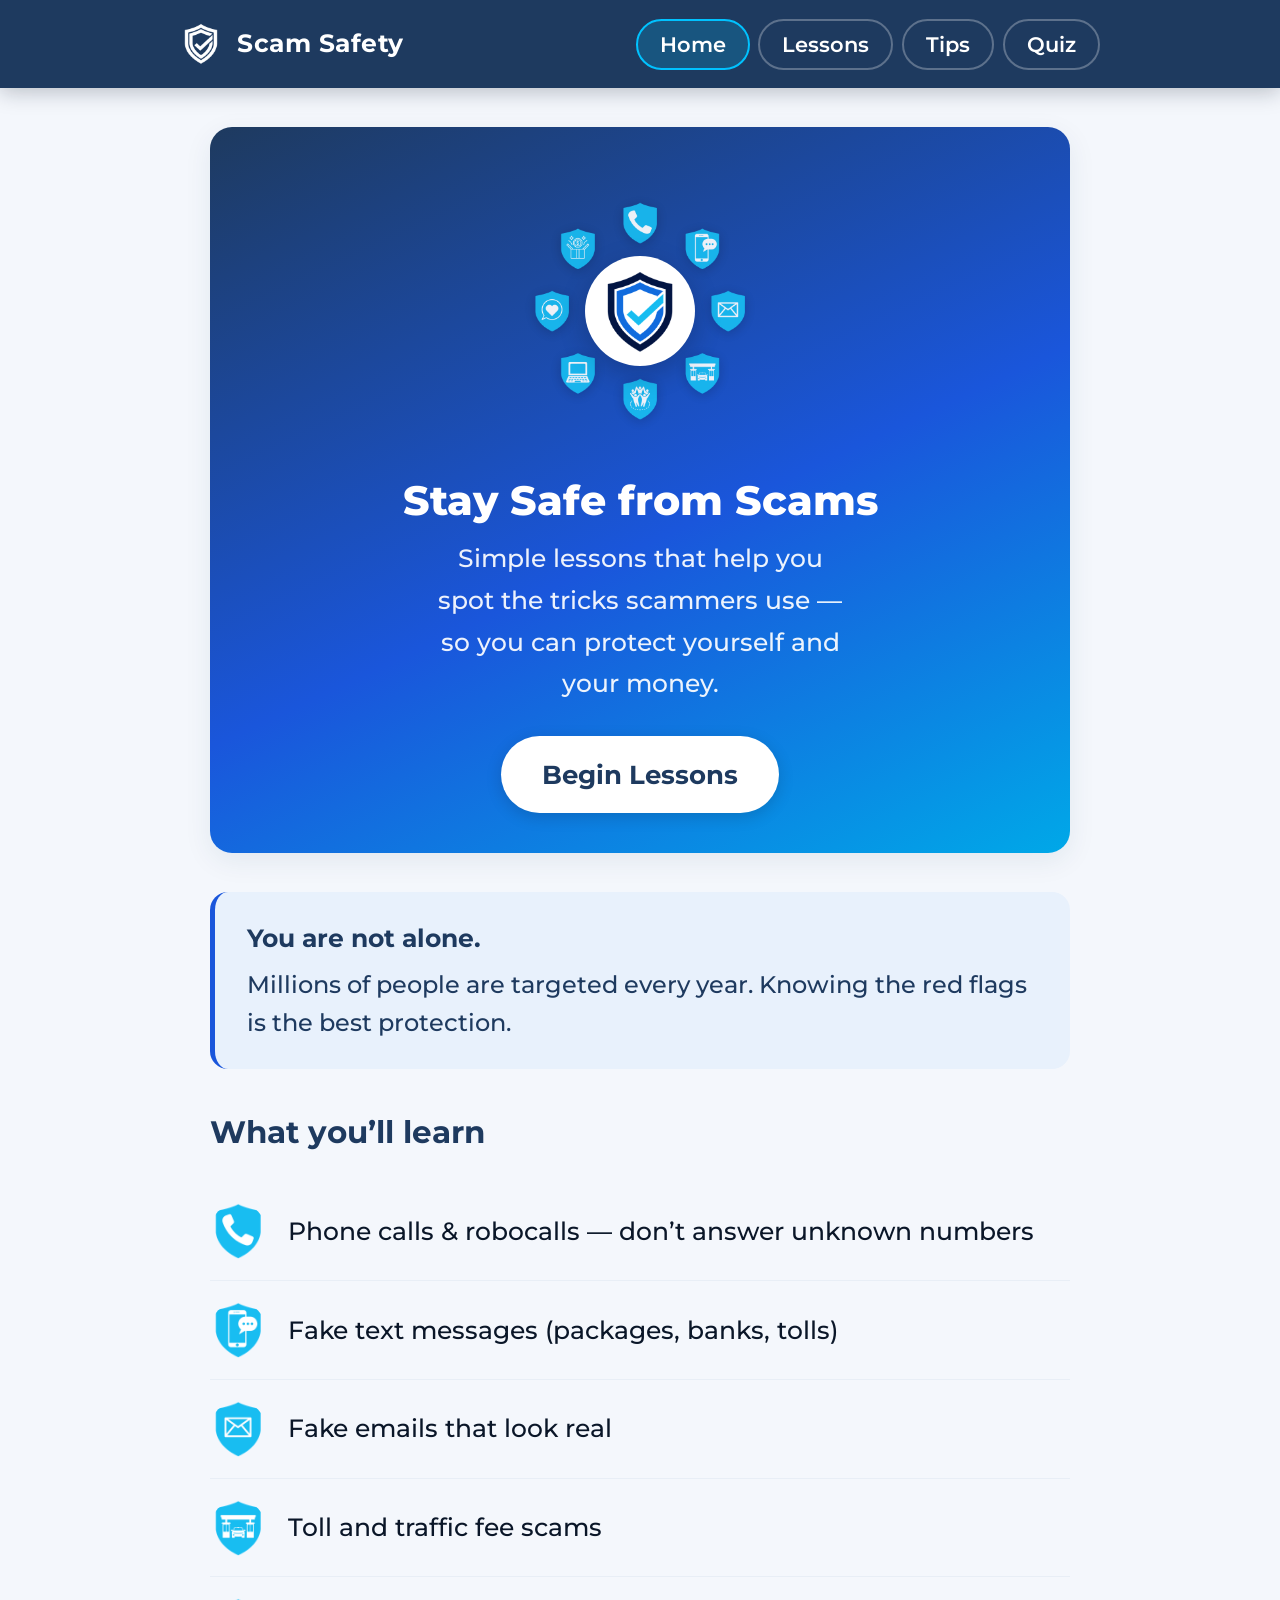
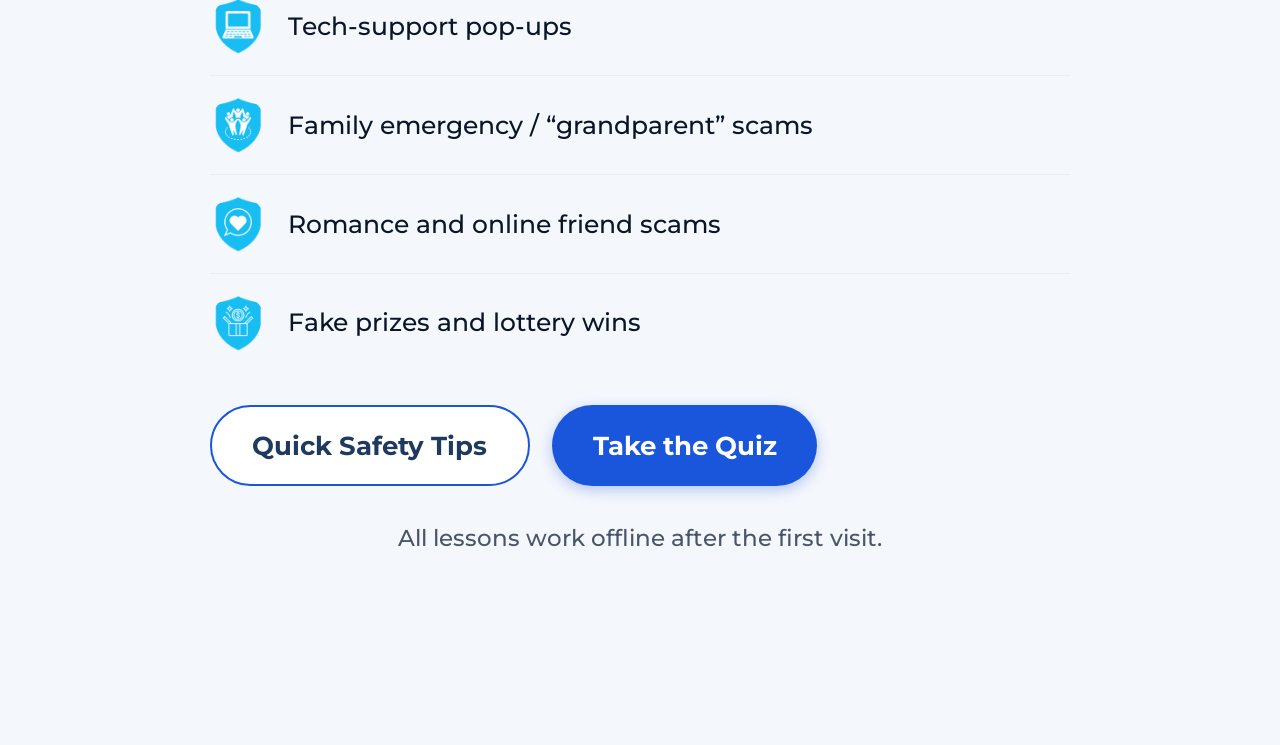
==== index.html @ 50bef0bd "Add files via upload" ====
<!DOCTYPE html>
<html lang="en">
<head>
  <meta charset="UTF-8">
  <meta name="viewport" content="width=device-width, initial-scale=1, viewport-fit=cover">
  <meta name="theme-color" content="#1e3a5f">
  <meta name="description" content="Scam Safety helps older adults recognize and avoid common scams with simple lessons, clear tips, and a quiz. Large text and easy navigation.">
  <meta name="apple-mobile-web-app-capable" content="yes">
  <meta name="apple-mobile-web-app-status-bar-style" content="black-translucent">
  <title>Scam Safety – Stay Safe from Scams</title>
  <link rel="manifest" href="manifest.json">
  <link rel="icon" href="icons/icon-192.svg" type="image/svg+xml">
  <link rel="apple-touch-icon" href="icons/icon-192.svg">
  <link rel="stylesheet" href="styles.css">
</head>
<body>
  <header>
    <div class="inner">
      <div class="logo">
        <img src="icons/logo-white.png" alt="" class="logo-mark" height="40" width="40">
        <span class="logo-text">Scam Safety</span>
      </div>
      <nav>
        <button data-section="home" onclick="showSection('home')" class="active">Home</button>
        <button data-section="scams" onclick="showSection('scams')">Lessons</button>
        <button data-section="tips" onclick="showSection('tips')">Tips</button>
        <button data-section="quiz" onclick="startQuiz()">Quiz</button>
      </nav>
    </div>
  </header>

  <main>
    <!-- HOME -->
    <section id="home" class="section active">
      <div class="hero">
        <div class="hero-constellation" aria-hidden="true">
          <img class="orbit-icon o1" src="icons/lesson-phone.png" alt="">
          <img class="orbit-icon o2" src="icons/lesson-text.png" alt="">
          <img class="orbit-icon o3" src="icons/lesson-email.png" alt="">
          <img class="orbit-icon o4" src="icons/lesson-toll.png" alt="">
          <img class="orbit-icon o5" src="icons/lesson-family.png" alt="">
          <img class="orbit-icon o6" src="icons/lesson-tech.png" alt="">
          <img class="orbit-icon o7" src="icons/lesson-romance.png" alt="">
          <img class="orbit-icon o8" src="icons/lesson-prize.png" alt="">
          <img class="hero-center-logo" src="icons/logo-color.png" alt="Scam Safety">
        </div>
        <h1>Stay Safe from Scams</h1>
        <p>Simple lessons that help you spot the tricks scammers use — so you can protect yourself and your money.</p>
        <button class="btn btn-large" onclick="showSection('scams')">Begin Lessons</button>
      </div>

      <div class="alert alert-success">
        <strong>You are not alone.</strong>
        Millions of people are targeted every year. Knowing the red flags is the best protection.
      </div>

      <h2>What you’ll learn</h2>
      <ul class="checklist">
        <li><span class="tip-icon"><img src="icons/lesson-phone.png" alt=""></span><span class="tip-text">Phone calls & robocalls — don’t answer unknown numbers</span></li>
        <li><span class="tip-icon"><img src="icons/lesson-text.png" alt=""></span><span class="tip-text">Fake text messages (packages, banks, tolls)</span></li>
        <li><span class="tip-icon"><img src="icons/lesson-email.png" alt=""></span><span class="tip-text">Fake emails that look real</span></li>
        <li><span class="tip-icon"><img src="icons/lesson-toll.png" alt=""></span><span class="tip-text">Toll and traffic fee scams</span></li>
        <li><span class="tip-icon"><img src="icons/lesson-tech.png" alt=""></span><span class="tip-text">Tech-support pop-ups</span></li>
        <li><span class="tip-icon"><img src="icons/lesson-family.png" alt=""></span><span class="tip-text">Family emergency / “grandparent” scams</span></li>
        <li><span class="tip-icon"><img src="icons/lesson-romance.png" alt=""></span><span class="tip-text">Romance and online friend scams</span></li>
        <li><span class="tip-icon"><img src="icons/lesson-prize.png" alt=""></span><span class="tip-text">Fake prizes and lottery wins</span></li>
      </ul>

      <div class="btn-row">
        <button class="btn btn-secondary btn-large" onclick="showSection('tips')">Quick Safety Tips</button>
        <button class="btn btn-large" onclick="startQuiz()">Take the Quiz</button>
      </div>

      <p class="mt-1" style="text-align:center;font-size:1.05rem;">All lessons work offline after the first visit.</p>
    </section>

    <!-- SCAMS / LESSONS LIST -->
    <section id="scams" class="section">
      <h1>Choose a Lesson</h1>
      <p class="lead">Tap a card to walk through a short story and learn what to watch for.</p>

      <div class="card-grid">
        <article class="card" onclick="openLesson('phone')" tabindex="0" role="button">
          <div class="card-visual phone"><div class="card-icon-circle"><img src="icons/lesson-phone.png" alt=""></div></div>
          <div class="card-body">
            <h3>Phone Scams</h3>
            <p>Unknown numbers, robocalls, and fake voicemails. You don’t have to answer.</p>
            <span class="btn">Learn</span>
          </div>
        </article>

        <article class="card" onclick="openLesson('texts')" tabindex="0" role="button">
          <div class="card-visual phish"><div class="card-icon-circle"><img src="icons/lesson-text.png" alt=""></div></div>
          <div class="card-body">
            <h3>Fake Text Messages</h3>
            <p>Package holds, bank alerts, and other urgent texts with dangerous links.</p>
            <span class="btn">Learn</span>
          </div>
        </article>

        <article class="card" onclick="openLesson('emails')" tabindex="0" role="button">
          <div class="card-visual tech"><div class="card-icon-circle"><img src="icons/lesson-email.png" alt=""></div></div>
          <div class="card-body">
            <h3>Fake Emails</h3>
            <p>Messages that look like your bank or a company — but the link is a trap.</p>
            <span class="btn">Learn</span>
          </div>
        </article>

        <article class="card" onclick="openLesson('toll')" tabindex="0" role="button">
          <div class="card-visual family"><div class="card-icon-circle"><img src="icons/lesson-toll.png" alt=""></div></div>
          <div class="card-body">
            <h3>Toll & Traffic Fees</h3>
            <p>“You have an unpaid toll — pay now or face a penalty.” Usually a scam text.</p>
            <span class="btn">Learn</span>
          </div>
        </article>

        <article class="card" onclick="openLesson('family')" tabindex="0" role="button">
          <div class="card-visual family"><div class="card-icon-circle"><img src="icons/lesson-family.png" alt=""></div></div>
          <div class="card-body">
            <h3>Family Emergency</h3>
            <p>“I’m in trouble — send money and don’t tell anyone.” Sometimes uses AI voice cloning.</p>
            <span class="btn">Learn</span>
          </div>
        </article>

        <article class="card" onclick="openLesson('tech')" tabindex="0" role="button">
          <div class="card-visual tech"><div class="card-icon-circle"><img src="icons/lesson-tech.png" alt=""></div></div>
          <div class="card-body">
            <h3>Tech Support</h3>
            <p>Scary pop-ups saying your computer has a virus. They want remote access or payment.</p>
            <span class="btn">Learn</span>
          </div>
        </article>

        <article class="card" onclick="openLesson('romance')" tabindex="0" role="button">
          <div class="card-visual romance"><div class="card-icon-circle"><img src="icons/lesson-romance.png" alt=""></div></div>
          <div class="card-body">
            <h3>Romance / Online Friends</h3>
            <p>Someone online builds trust then asks for money for emergencies.</p>
            <span class="btn">Learn</span>
          </div>
        </article>

        <article class="card" onclick="openLesson('prize')" tabindex="0" role="button">
          <div class="card-visual prize"><div class="card-icon-circle"><img src="icons/lesson-prize.png" alt=""></div></div>
          <div class="card-body">
            <h3>Prize & Lottery</h3>
            <p>“You’ve won!” — but you must pay fees first with gift cards or wires.</p>
            <span class="btn">Learn</span>
          </div>
        </article>
      </div>

      <div class="btn-row">
        <button class="btn btn-secondary" onclick="showSection('tips')">View All Safety Tips</button>
        <button class="btn" onclick="startQuiz()">Take the Quiz</button>
      </div>
    </section>

    <!-- LESSON VIEWER -->
    <section id="lesson" class="section">
      <div class="lesson">
        <div class="lesson-header">
          <h2 id="lesson-title">Lesson</h2>
        </div>
        <div class="stage">
          <div id="stage-ill" class="stage-illustration">🛡️</div>
          <div id="stage-mock" class="stage-mock" style="display:none;"></div>
          <div id="stage-text" class="stage-text">Loading…</div>
          <div id="stage-sub" class="stage-sub"></div>
        </div>
        <div class="lesson-controls">
          <button id="btn-prev" class="btn btn-secondary" onclick="prevStep()">← Back</button>
          <div id="progress-dots" class="progress-dots"></div>
          <button id="btn-next" class="btn" onclick="nextStep()">Next →</button>
        </div>
      </div>
      <p class="text-center">
        <button class="btn btn-secondary" onclick="showSection('scams')">← All Lessons</button>
      </p>
    </section>

    <!-- TIPS -->
    <section id="tips" class="section">
      <h1>Golden Rules to Stay Safe</h1>
      <p class="lead">Remember these simple rules. They stop most scams.</p>

      <div class="alert alert-danger">
        <strong>Never pay with gift cards, cryptocurrency, or wire transfers</strong>
        when someone contacts you first. Real companies and government agencies do not ask for these.
      </div>

      <div class="alert alert-warning">
        <strong>Slow down. Scammers need you to act fast.</strong>
        Real problems can almost always wait while you check with a trusted person or official source.
      </div>

      <h2>Always do this</h2>
      <ul class="checklist">
        <li><span class="tip-icon"><img src="icons/tip-hangup.svg" alt=""></span><span class="tip-text"><strong>Hang up</strong> on unexpected calls that demand money or personal information.</span></li>
        <li><span class="tip-icon"><img src="icons/tip-callback.svg" alt=""></span><span class="tip-text"><strong>Call back only on a number you already trust</strong> (from a bill, statement, or the company’s official website). Never call a number that came in a suspicious call, text, email, or voicemail — those numbers belong to scammers.</span></li>
        <li><span class="tip-icon"><img src="icons/tip-family.svg" alt=""></span><span class="tip-text"><strong>Use a family code word.</strong> If a relative “in trouble” cannot say it, it is a scam.</span></li>
        <li><span class="tip-icon"><img src="icons/tip-links.svg" alt=""></span><span class="tip-text"><strong>Never click links</strong> in unexpected emails or texts. Type the address yourself.</span></li>
        <li><span class="tip-icon"><img src="icons/tip-remote.svg" alt=""></span><span class="tip-text"><strong>Do not give remote access</strong> to your computer to anyone who contacts you first.</span></li>
        <li><span class="tip-icon"><img src="icons/tip-talk.svg" alt=""></span><span class="tip-text"><strong>Talk to a trusted person</strong> before sending money to anyone new.</span></li>
        <li><span class="tip-icon"><img src="icons/tip-gov.svg" alt=""></span><span class="tip-text"><strong>Government agencies</strong> will not call to demand immediate payment or threaten arrest over the phone.</span></li>
      </ul>

      <h2>Payment methods scammers love (avoid them)</h2>
      <ul class="checklist">
        <li><span class="tip-icon"><img src="icons/tip-gift.svg" alt=""></span><span class="tip-text"><strong>Gift cards</strong> (iTunes, Google Play, Amazon, etc.)</span></li>
        <li><span class="tip-icon"><img src="icons/tip-crypto.svg" alt=""></span><span class="tip-text"><strong>Cryptocurrency</strong> (Bitcoin, etc.)</span></li>
        <li><span class="tip-icon"><img src="icons/tip-wire.svg" alt=""></span><span class="tip-text"><strong>Wire transfers</strong> (Western Union, MoneyGram)</span></li>
        <li><span class="tip-icon"><img src="icons/tip-payapp.svg" alt=""></span><span class="tip-text"><strong>Payment apps</strong> to people you do not know in person</span></li>
      </ul>

      <div class="alert alert-success">
        <strong>If you think you have been scammed</strong>
        Stop all contact. Contact your bank or credit card company right away.
        Report it at ReportFraud.ftc.gov or call 1-877-FTC-HELP. You can also report to local police and IC3.gov.
      </div>

      <div class="btn-row">
        <button class="btn btn-large" onclick="showSection('scams')">Practice with Lessons</button>
        <button class="btn btn-secondary btn-large" onclick="startQuiz()">Test Yourself</button>
      </div>
    </section>

    <!-- QUIZ -->
    <section id="quiz" class="section">
      <h1>Quick Quiz</h1>
      <p id="quiz-progress" class="lead">Question 1 of 5</p>

      <div class="quiz-card">
        <div id="quiz-visual" class="quiz-visual"></div>
        <div id="quiz-question" class="quiz-question">Loading…</div>
        <div id="quiz-options" class="quiz-options"></div>
        <div id="quiz-feedback" class="quiz-feedback"></div>
        <button id="quiz-next-btn" class="btn btn-large hidden mt-1" onclick="nextQuestion()">Next Question →</button>
      </div>

      <p class="text-center mt-1">
        <button class="btn btn-secondary" onclick="showSection('scams')">← Back to Lessons</button>
      </p>
    </section>
  </main>

  <div id="install-banner" class="install-banner">
    <p>Add Scam Safety to your home screen for easy offline access.</p>
    <div style="display:flex;gap:0.5rem;">
      <button class="btn" onclick="installApp()">Install</button>
      <button class="btn btn-secondary" style="background:transparent;color:#fff;border-color:#fff;" onclick="dismissInstall()">Later</button>
    </div>
  </div>

  <script src="app.js"></script>
</body>
</html>
---- styles.css ----
/* Scam Shield – Logo blues + Montserrat + circular icons with checks */

@import url('https://fonts.googleapis.com/css2?family=Montserrat:wght@400;500;600;700;800&display=swap');

:root {
  --bg: #f4f7fc;
  --bg-soft: #eef3fa;
  --card: #ffffff;
  --primary: #1a56db;
  --primary-dark: #1e3a5f;
  --primary-navy: #0a1628;
  --primary-soft: #e8f1fc;
  --cyan: #00c2ff;
  --cyan-soft: #e0f7ff;
  --danger: #e74c3c;
  --danger-soft: #fdecea;
  --success: #1a56db;
  --success-soft: #e8f1fc;
  --warning: #f39c12;
  --warning-soft: #fef5e7;
  --text: #0a1628;
  --text-muted: #4a5568;
  --border: #d6e0ef;
  --border-soft: #e8eef6;
  --shadow: 0 8px 28px rgba(30, 58, 95, 0.08);
  --shadow-hover: 0 14px 36px rgba(30, 58, 95, 0.12);
  --radius: 22px;
  --radius-sm: 16px;
  --radius-pill: 999px;
  --font: "Montserrat", system-ui, -apple-system, "Segoe UI", Roboto, Arial, sans-serif;
}

* { box-sizing: border-box; margin: 0; padding: 0; }

html {
  font-size: 22px;
  scroll-behavior: smooth;
}

body {
  font-family: var(--font);
  background: var(--bg);
  color: var(--text);
  line-height: 1.65;
  min-height: 100vh;
  padding-bottom: 100px;
  -webkit-text-size-adjust: 100%;
  font-weight: 500;
}

/* Header */
header {
  background: var(--primary-dark);
  color: #fff;
  padding: 0.85rem 1.4rem;
  position: sticky;
  top: 0;
  z-index: 100;
  box-shadow: 0 4px 20px rgba(10, 22, 40, 0.25);
}

header .inner {
  max-width: 920px;
  margin: 0 auto;
  display: flex;
  align-items: center;
  justify-content: space-between;
  gap: 1rem;
  flex-wrap: wrap;
}

.logo {
  display: flex;
  align-items: center;
  gap: 0.65rem;
  font-size: 1.15rem;
  font-weight: 700;
  letter-spacing: 0.02em;
}

.logo img {
  height: 42px;
  width: auto;
  display: block;
}

nav {
  display: flex;
  gap: 0.4rem;
  flex-wrap: wrap;
}

nav button {
  background: transparent;
  border: 2px solid rgba(255,255,255,0.28);
  color: #fff;
  padding: 0.5rem 1rem;
  border-radius: var(--radius-pill);
  font-size: 0.95rem;
  font-weight: 600;
  font-family: var(--font);
  cursor: pointer;
  transition: all 0.2s;
  min-height: 44px;
}

nav button:hover,
nav button:focus,
nav button.active {
  background: rgba(0, 194, 255, 0.2);
  border-color: var(--cyan);
  outline: none;
}

/* Main */
main {
  max-width: 920px;
  margin: 0 auto;
  padding: 1.75rem 1.35rem 3rem;
}

.section { display: none; animation: fadeIn 0.4s ease; }
.section.active { display: block; }

@keyframes fadeIn {
  from { opacity: 0; transform: translateY(10px); }
  to { opacity: 1; transform: translateY(0); }
}

h1 {
  font-size: 1.95rem;
  color: var(--primary-dark);
  margin-bottom: 0.75rem;
  line-height: 1.25;
  font-weight: 800;
}

h2 {
  font-size: 1.4rem;
  color: var(--primary-dark);
  margin: 1.75rem 0 0.85rem;
  font-weight: 700;
}

p {
  margin-bottom: 1rem;
  font-size: 1.12rem;
  color: var(--text-muted);
  font-weight: 500;
}

.lead {
  font-size: 1.2rem;
  color: var(--text-muted);
  margin-bottom: 1.5rem;
  line-height: 1.55;
}

/* Hero */
.hero {
  background: linear-gradient(155deg, #1e3a5f 0%, #1a56db 55%, #00a8e8 100%);
  border-radius: var(--radius);
  padding: 2rem 1.5rem 1.85rem;
  color: #fff;
  text-align: center;
  margin-bottom: 1.75rem;
  box-shadow: var(--shadow);
}

.hero-illustration {
  display: block;
  width: min(240px, 75%);
  height: auto;
  margin: 0 auto 1rem;
  filter: drop-shadow(0 8px 20px rgba(0,0,0,0.2));
}

.hero h1 {
  color: #fff;
  font-size: 1.85rem;
  margin-bottom: 0.5rem;
  font-weight: 800;
}

.hero p {
  color: rgba(255,255,255,0.92);
  font-size: 1.15rem;
  margin-bottom: 1.4rem;
  max-width: 420px;
  margin-left: auto;
  margin-right: auto;
}

.hero .btn {
  background: #fff;
  color: var(--primary-dark);
  box-shadow: 0 4px 16px rgba(0,0,0,0.15);
}

.hero .btn:hover {
  background: var(--cyan-soft);
  outline: 3px solid rgba(255,255,255,0.4);
}

/* Cards */
.card-grid {
  display: grid;
  grid-template-columns: repeat(auto-fit, minmax(250px, 1fr));
  gap: 1.25rem;
  margin: 1.5rem 0 2rem;
}

.card {
  background: var(--card);
  border-radius: 24px;
  box-shadow: var(--shadow);
  border: 1px solid var(--border-soft);
  overflow: hidden;
  transition: transform 0.25s ease, box-shadow 0.25s ease;
  cursor: pointer;
  display: flex;
  flex-direction: column;
  text-align: center;
}

.card:hover,
.card:focus-within {
  transform: translateY(-5px);
  box-shadow: var(--shadow-hover);
}

.card-visual {
  padding: 1.5rem 1.25rem 0.35rem;
  display: flex;
  align-items: center;
  justify-content: center;
  background: transparent;
}

.card-icon-circle {
  width: 76px;
  height: 76px;
  border-radius: 50%;
  display: grid;
  place-items: center;
  background: var(--primary-soft);
  border: 2px solid rgba(26, 86, 219, 0.12);
  box-shadow: 0 4px 14px rgba(26, 86, 219, 0.1);
  position: relative;
  overflow: visible;
}

.card-icon-circle img {
  width: 76px;
  height: 76px;
  display: block;
}

.card-body {
  padding: 0.65rem 1.3rem 1.4rem;
  flex: 1;
  display: flex;
  flex-direction: column;
  align-items: center;
}

.card-body h3 {
  font-size: 1.15rem;
  color: var(--primary-dark);
  margin: 0 0 0.4rem;
  font-weight: 700;
}

.card-body p {
  font-size: 1rem;
  margin-bottom: 1rem;
  flex: 1;
  color: var(--text-muted);
}

.card-body .btn {
  padding: 0.6rem 1.3rem;
  font-size: 1rem;
  min-height: 46px;
  min-width: auto;
}

/* Buttons */
.btn {
  display: inline-flex;
  align-items: center;
  justify-content: center;
  gap: 0.4rem;
  background: var(--primary);
  color: #fff;
  border: none;
  padding: 0.9rem 1.55rem;
  font-size: 1.1rem;
  font-weight: 700;
  font-family: var(--font);
  border-radius: var(--radius-pill);
  cursor: pointer;
  text-decoration: none;
  transition: all 0.2s;
  min-height: 52px;
  min-width: 140px;
  box-shadow: 0 4px 14px rgba(26, 86, 219, 0.3);
}

.btn:hover,
.btn:focus {
  background: var(--primary-dark);
  outline: 3px solid var(--primary-soft);
  outline-offset: 3px;
}

.btn:active { transform: scale(0.98); }

.btn-secondary {
  background: #fff;
  color: var(--primary-dark);
  border: 2.5px solid var(--primary);
  box-shadow: none;
}

.btn-secondary:hover,
.btn-secondary:focus {
  background: var(--primary-soft);
}

.btn-large {
  font-size: 1.2rem;
  padding: 1rem 1.85rem;
  min-height: 60px;
}

.btn-row {
  display: flex;
  flex-wrap: wrap;
  gap: 1rem;
  margin: 1.5rem 0;
}

/* Alerts */
.alert {
  border-radius: 18px;
  padding: 1.25rem 1.45rem;
  margin: 1.25rem 0;
  border-left: 5px solid;
  font-size: 1.1rem;
  line-height: 1.55;
}

.alert-danger {
  background: var(--danger-soft);
  border-color: var(--danger);
  color: #7a1f1a;
}

.alert-success {
  background: var(--success-soft);
  border-color: var(--primary);
  color: #1e3a5f;
}

.alert-warning {
  background: var(--warning-soft);
  border-color: var(--warning);
  color: #6b4a0a;
}

.alert strong {
  display: block;
  font-size: 1.15rem;
  margin-bottom: 0.35rem;
  font-weight: 700;
}

/* Lesson */
.lesson {
  background: var(--card);
  border-radius: var(--radius);
  box-shadow: var(--shadow);
  border: 1px solid var(--border-soft);
  overflow: hidden;
  margin: 1.25rem 0 2rem;
}

.lesson-header {
  background: var(--primary-dark);
  color: #fff;
  padding: 1.1rem 1.4rem;
  text-align: center;
}

.lesson-header h2 {
  color: #fff;
  margin: 0;
  font-size: 1.4rem;
  font-weight: 700;
}

.stage {
  min-height: 360px;
  background: linear-gradient(180deg, #e8f1fc 0%, #d6e6f8 100%);
  display: flex;
  flex-direction: column;
  align-items: center;
  justify-content: center;
  padding: 1.75rem 1.4rem;
  text-align: center;
}

.stage.accent-teal,
.stage.accent-blue { background: linear-gradient(180deg, #e8f1fc 0%, #d6e6f8 100%); }
.stage.accent-orange { background: linear-gradient(180deg, #fef5e7 0%, #fdebd0 100%); }
.stage.accent-coral { background: linear-gradient(180deg, #fdecea 0%, #fadbd8 100%); }
.stage.accent-purple { background: linear-gradient(180deg, #f0e8ff 0%, #e4d4fc 100%); }
.stage.accent-gold { background: linear-gradient(180deg, #fef9e7 0%, #fcf3cf 100%); }

.stage-illustration {
  width: 88px;
  height: 88px;
  border-radius: 50%;
  background: #fff;
  display: grid;
  place-items: center;
  font-size: 2.6rem;
  margin-bottom: 1.15rem;
  box-shadow: 0 6px 20px rgba(26, 86, 219, 0.12);
  animation: gentleFloat 3s ease-in-out infinite;
}

@keyframes gentleFloat {
  0%, 100% { transform: translateY(0); }
  50% { transform: translateY(-8px); }
}

.stage-illustration.shake { animation: shake 0.6s ease; }
@keyframes shake {
  0%, 100% { transform: translateX(0); }
  25%, 75% { transform: translateX(-12px); }
  50% { transform: translateX(12px); }
}

.stage-text {
  font-size: 1.35rem;
  font-weight: 700;
  color: var(--primary-dark);
  max-width: 520px;
  line-height: 1.4;
}

.stage-sub {
  font-size: 1.15rem;
  color: var(--text-muted);
  margin-top: 0.6rem;
  max-width: 520px;
  line-height: 1.5;
  font-weight: 500;
}

.lesson-controls {
  display: flex;
  justify-content: space-between;
  align-items: center;
  padding: 1.05rem 1.35rem;
  background: #fff;
  border-top: 1px solid var(--border-soft);
  gap: 1rem;
  flex-wrap: wrap;
}

.progress-dots {
  display: flex;
  gap: 0.5rem;
  justify-content: center;
  flex: 1;
}

.dot {
  width: 11px;
  height: 11px;
  border-radius: 50%;
  background: #c5d4ea;
  transition: all 0.25s;
}

.dot.active {
  background: var(--primary);
  transform: scale(1.35);
}

/* Checklist / tips */
.checklist {
  list-style: none;
  margin: 1.1rem 0;
}

.checklist li {
  display: flex;
  align-items: center;
  gap: 1rem;
  padding: 0.95rem 0;
  border-bottom: 1px solid var(--border-soft);
  font-size: 1.15rem;
  color: var(--text);
}

.checklist li:last-child { border-bottom: none; }

.tip-icon {
  flex-shrink: 0;
  width: 52px;
  height: 52px;
  background: var(--primary-soft);
  border-radius: 50%;
  display: grid;
  place-items: center;
  font-size: 1.4rem;
  box-shadow: 0 3px 10px rgba(26, 86, 219, 0.1);
  border: 2px solid rgba(26, 86, 219, 0.1);
  position: relative;
}

/* small cyan check on tip icons */
.tip-icon::after {
  content: "✓";
  position: absolute;
  bottom: -2px;
  right: -2px;
  width: 20px;
  height: 20px;
  background: var(--cyan);
  color: #fff;
  border-radius: 50%;
  font-size: 0.7rem;
  font-weight: 800;
  display: grid;
  place-items: center;
  box-shadow: 0 1px 4px rgba(0,0,0,0.15);
}

.tip-text {
  flex: 1;
  line-height: 1.45;
  font-weight: 500;
}

.tip-text strong {
  color: var(--text);
  font-weight: 700;
}

.checklist .check {
  flex-shrink: 0;
  width: 34px;
  height: 34px;
  background: var(--primary);
  color: #fff;
  border-radius: 50%;
  display: grid;
  place-items: center;
  font-weight: 700;
  font-size: 1rem;
  box-shadow: 0 3px 8px rgba(26, 86, 219, 0.25);
}

/* Quiz */
.quiz-card {
  background: var(--card);
  border-radius: var(--radius);
  box-shadow: var(--shadow);
  border: 1px solid var(--border-soft);
  padding: 1.55rem 1.45rem;
  margin: 1.25rem 0;
}

.quiz-question {
  font-size: 1.3rem;
  font-weight: 700;
  color: var(--primary-dark);
  margin-bottom: 1.35rem;
  line-height: 1.4;
}

.quiz-options {
  display: flex;
  flex-direction: column;
  gap: 0.8rem;
}

.quiz-option {
  background: var(--bg-soft);
  border: 2.5px solid var(--border);
  border-radius: 16px;
  padding: 1.05rem 1.3rem;
  font-size: 1.12rem;
  text-align: left;
  cursor: pointer;
  transition: all 0.2s;
  min-height: 58px;
  color: var(--text);
  font-weight: 500;
  font-family: var(--font);
}

.quiz-option:hover,
.quiz-option:focus {
  border-color: var(--primary);
  background: var(--primary-soft);
  outline: none;
}

.quiz-option.correct {
  border-color: #18bdf1;
  background: #e6f8fd;
  color: #0a4a5c;
  box-shadow: 0 0 0 2px rgba(24, 189, 241, 0.25);
}

.quiz-option.wrong {
  border-color: var(--danger);
  background: var(--danger-soft);
}

.quiz-feedback {
  margin-top: 1.15rem;
  padding: 1.1rem 1.25rem;
  border-radius: 14px;
  font-size: 1.1rem;
  display: none;
  line-height: 1.5;
}

.quiz-feedback.show { display: block; }

/* Install banner */
.install-banner {
  position: fixed;
  bottom: 0;
  left: 0;
  right: 0;
  background: var(--primary-dark);
  color: #fff;
  padding: 1.05rem 1.35rem;
  display: none;
  align-items: center;
  justify-content: space-between;
  gap: 1rem;
  z-index: 200;
  box-shadow: 0 -6px 24px rgba(0,0,0,0.18);
}

.install-banner.show {
  display: flex;
  flex-wrap: wrap;
}

.install-banner p {
  margin: 0;
  color: #fff;
  font-size: 1.08rem;
  flex: 1;
  min-width: 180px;
}

.install-banner .btn {
  background: #fff;
  color: var(--primary-dark);
  box-shadow: none;
  flex-shrink: 0;
}

.hidden { display: none !important; }
.text-center { text-align: center; }
.mt-1 { margin-top: 1.15rem; }

/* Mockups keep working */
.stage-mock {
  width: 100%;
  max-width: 340px;
  margin: 0 auto 1.2rem;
}

.mock {
  background: #fff;
  border-radius: 18px;
  box-shadow: 0 10px 30px rgba(0,0,0,0.12);
  overflow: hidden;
  position: relative;
  font-size: 0.92rem;
  text-align: left;
  border: 1px solid #e0e0e0;
  font-family: system-ui, sans-serif;
}

.mock-badge {
  position: absolute;
  top: 10px;
  right: 10px;
  background: var(--danger);
  color: #fff;
  font-size: 0.68rem;
  font-weight: 800;
  padding: 0.25rem 0.55rem;
  border-radius: 6px;
  letter-spacing: 0.04em;
  z-index: 2;
  font-family: var(--font);
}

.phone-call {
  background: linear-gradient(180deg, #0a1628 0%, #1e3a5f 100%);
  color: #fff;
  padding: 1.4rem 1.2rem 1.6rem;
  text-align: center;
}
.phone-call .mock-status { font-size: 0.72rem; opacity: 0.7; margin-bottom: 1.4rem; }
.phone-call .mock-call-label { font-size: 0.88rem; opacity: 0.8; margin-bottom: 0.3rem; }
.phone-call .mock-caller { font-size: 1.3rem; font-weight: 700; margin-bottom: 0.2rem; }
.phone-call .mock-number { font-size: 0.95rem; opacity: 0.85; margin-bottom: 1.6rem; }
.mock-call-btns { display: flex; justify-content: center; gap: 2.4rem; }
.call-decline, .call-accept {
  width: 54px; height: 54px; border-radius: 50%;
  display: grid; place-items: center; font-size: 0.68rem; font-weight: 700;
}
.call-decline { background: var(--danger); }
.call-accept { background: #27ae60; }

.phone-text { background: #f0f0f0; padding: 0.7rem; }
.phone-text .mock-status { text-align: center; font-size: 0.72rem; color: #666; margin-bottom: 0.7rem; }
.bubble {
  max-width: 85%; padding: 0.65rem 0.85rem; border-radius: 16px;
  margin-bottom: 0.5rem; line-height: 1.4; font-size: 0.92rem;
}
.bubble.them {
  background: #e5e5ea; color: #1a1a1a;
  border-bottom-left-radius: 4px; margin-right: auto;
}
.bubble.you {
  background: var(--primary); color: #fff;
  border-bottom-right-radius: 4px; margin-left: auto; text-align: right;
}

.popup-warn { background: #1a1a1a; color: #fff; border: 3px solid var(--danger); }
.popup-title {
  background: var(--danger); color: #fff; padding: 0.65rem 1rem;
  font-weight: 800; font-size: 1rem; text-align: center;
}
.popup-body { padding: 1rem 1.15rem; font-size: 0.92rem; line-height: 1.45; }
.popup-body p { margin-bottom: 0.55rem; color: #eee; }
.popup-number {
  font-size: 1.2rem !important; font-weight: 800;
  color: #ffcc00 !important; text-align: center;
}
.popup-small { font-size: 0.82rem; opacity: 0.8; }

.email { background: #fff; }
.email-bar {
  background: #f5f5f5; padding: 0.5rem 1rem; font-size: 0.78rem;
  color: #666; border-bottom: 1px solid #e0e0e0;
}
.email-from, .email-subj {
  padding: 0.4rem 1rem; font-size: 0.88rem;
  border-bottom: 1px solid #f0f0f0; color: #333;
}
.email-body { padding: 0.95rem; font-size: 0.92rem; line-height: 1.45; color: #333; }
.email-body p { margin-bottom: 0.55rem; }
.email-btn {
  display: inline-block; background: var(--primary); color: #fff;
  padding: 0.55rem 1.1rem; border-radius: 8px; font-weight: 700;
  margin: 0.45rem 0; font-size: 0.92rem;
}
.email-note { font-size: 0.82rem; color: #888; }
.email.prize .email-bar {
  background: linear-gradient(90deg, #f39c12, #f1c40f);
  color: #1a1a1a; font-weight: 700;
}

.chat { background: #e8f1fc; }
.chat-header {
  background: var(--primary); color: #fff; padding: 0.65rem 1rem;
  font-weight: 700; font-size: 0.92rem;
}
.chat .bubble { margin: 0.55rem 0.7rem; }

.payment-ask {
  padding: 1.2rem; text-align: center;
  background: linear-gradient(180deg, #fff 0%, #fdecea 100%);
}
.pay-title { font-weight: 700; font-size: 1rem; margin-bottom: 0.9rem; color: var(--primary-dark); }
.pay-items { display: flex; flex-direction: column; gap: 0.55rem; margin-bottom: 0.9rem; }
.pay-item {
  background: #fff; border: 2px solid var(--danger); border-radius: 12px;
  padding: 0.7rem; font-weight: 700; font-size: 1.05rem; color: var(--danger);
}
.pay-note { font-size: 0.88rem; color: var(--text-muted); line-height: 1.4; }

.voicemail {
  background: #0a1628; color: #fff; padding: 1.05rem 1.15rem 1.25rem;
}
.vm-title { font-weight: 700; font-size: 0.95rem; margin-bottom: 0.55rem; opacity: 0.9; }
.vm-from {
  font-size: 0.82rem; color: #aaa; margin-bottom: 0.7rem;
  border-bottom: 1px solid #333; padding-bottom: 0.45rem;
}
.vm-body { font-size: 0.92rem; line-height: 1.45; color: #eee; font-style: italic; }

@media (max-width: 640px) {
  html { font-size: 20px; }
  .hero { padding: 1.6rem 1.2rem; }
  .hero h1 { font-size: 1.6rem; }
  .stage { min-height: 300px; }
  nav button { padding: 0.45rem 0.8rem; font-size: 0.9rem; }
  main { padding: 1.3rem 1.1rem 2.5rem; }
}

@media (prefers-reduced-motion: reduce) {
  *, *::before, *::after {
    animation-duration: 0.01ms !important;
    animation-iteration-count: 1 !important;
    transition-duration: 0.01ms !important;
  }
}



/* Logo: white mark + Montserrat name */
.logo {
  display: flex;
  align-items: center;
  gap: 0.7rem;
}
.logo-mark {
  height: 40px;
  width: 40px;
  object-fit: contain;
  display: block;
}
.logo-text {
  font-family: "Montserrat", system-ui, sans-serif;
  font-weight: 700;
  font-size: 1.15rem;
  letter-spacing: 0.02em;
  color: #fff;
  white-space: nowrap;
}

/* Hero constellation: color logo center, small icons around */
.hero-constellation {
  position: relative;
  width: 280px;
  height: 280px;
  margin: 0 auto 1.15rem;
}
.hero-center-logo {
  position: absolute;
  left: 50%;
  top: 50%;
  transform: translate(-50%, -50%);
  width: 110px;
  height: 110px;
  object-fit: contain;
  background: #fff;
  border-radius: 50%;
  padding: 12px;
  box-shadow: 0 8px 28px rgba(0,0,0,0.2);
  z-index: 2;
}
.orbit-icon {
  position: absolute;
  width: 42px;
  height: 42px;
  object-fit: contain;
  border-radius: 10px;
  opacity: 0.92;
  filter: drop-shadow(0 2px 6px rgba(0,0,0,0.2));
}
/* Evenly spaced on a circle (8 icons, 45° apart) */
.orbit-icon.o1 { left: 50%; top: 50%; transform: translate(-50%, -50%) rotate(0deg) translateY(-88px) rotate(0deg); }
.orbit-icon.o2 { left: 50%; top: 50%; transform: translate(-50%, -50%) rotate(45deg) translateY(-88px) rotate(-45deg); }
.orbit-icon.o3 { left: 50%; top: 50%; transform: translate(-50%, -50%) rotate(90deg) translateY(-88px) rotate(-90deg); }
.orbit-icon.o4 { left: 50%; top: 50%; transform: translate(-50%, -50%) rotate(135deg) translateY(-88px) rotate(-135deg); }
.orbit-icon.o5 { left: 50%; top: 50%; transform: translate(-50%, -50%) rotate(180deg) translateY(-88px) rotate(-180deg); }
.orbit-icon.o6 { left: 50%; top: 50%; transform: translate(-50%, -50%) rotate(225deg) translateY(-88px) rotate(-225deg); }
.orbit-icon.o7 { left: 50%; top: 50%; transform: translate(-50%, -50%) rotate(270deg) translateY(-88px) rotate(-270deg); }
.orbit-icon.o8 { left: 50%; top: 50%; transform: translate(-50%, -50%) rotate(315deg) translateY(-88px) rotate(-315deg); }

/* Lesson card icons: full shield icons, no check badge */
.card-icon-circle {
  width: 88px;
  height: 88px;
  border-radius: 18px;
  background: transparent;
  border: none;
  box-shadow: none;
  padding: 0;
  overflow: visible;
}
.card-icon-circle img {
  width: 88px;
  height: 88px;
  object-fit: contain;
  display: block;
}
.card-visual {
  padding: 1.35rem 1.25rem 0.25rem;
}

/* Remove tip-icon checkmarks */
.tip-icon::after {
  display: none !important;
}

.tip-icon {
  padding: 0;
  overflow: hidden;
  background: transparent;
  border: none;
  box-shadow: none;
}
.tip-icon img {
  width: 100%;
  height: 100%;
  object-fit: contain;
  display: block;
}

/* Quiz visuals */
.quiz-visual {
  display: flex;
  flex-direction: column;
  align-items: center;
  gap: 0.85rem;
  margin-bottom: 1.15rem;
}
.quiz-icon {
  width: 72px;
  height: 72px;
  object-fit: contain;
  filter: drop-shadow(0 4px 12px rgba(26, 86, 219, 0.15));
}
.quiz-mock {
  width: 100%;
  max-width: 300px;
  border-radius: 16px;
  overflow: hidden;
  box-shadow: 0 8px 24px rgba(0,0,0,0.1);
  font-size: 0.88rem;
  position: relative;
  border: 1px solid #e0e0e0;
}
.quiz-mock.phone-call {
  background: linear-gradient(180deg, #0a1628 0%, #1e3a5f 100%);
  color: #fff;
  padding: 1.1rem 1rem 1.25rem;
  text-align: center;
}
.quiz-mock .mock-status { font-size: 0.7rem; opacity: 0.7; margin-bottom: 0.9rem; }
.quiz-mock .mock-call-label { font-size: 0.82rem; opacity: 0.8; }
.quiz-mock .mock-caller { font-size: 1.15rem; font-weight: 700; margin: 0.2rem 0; }
.quiz-mock .mock-number { font-size: 0.9rem; opacity: 0.85; margin-bottom: 1.1rem; }
.quiz-mock .mock-call-btns { display: flex; justify-content: center; gap: 1.8rem; }
.quiz-mock .call-decline, .quiz-mock .call-accept {
  width: 48px; height: 48px; border-radius: 50%;
  display: grid; place-items: center; font-size: 0.62rem; font-weight: 700;
}
.quiz-mock .call-decline { background: var(--danger); color: #fff; }
.quiz-mock .call-accept { background: #27ae60; color: #fff; }
.quiz-mock.phone-text { background: #f0f0f0; padding: 0.65rem; }
.quiz-mock.phone-text .mock-status { text-align: center; color: #666; margin-bottom: 0.55rem; }
.quiz-mock .bubble {
  max-width: 90%; padding: 0.55rem 0.75rem; border-radius: 14px;
  margin-bottom: 0.4rem; line-height: 1.4; font-size: 0.88rem;
  background: #e5e5ea; color: #1a1a1a; border-bottom-left-radius: 4px;
}
.quiz-mock.payment-ask {
  padding: 1rem; text-align: center;
  background: linear-gradient(180deg, #fff 0%, #fdecea 100%);
}
.quiz-mock .pay-title { font-weight: 700; margin-bottom: 0.6rem; color: var(--primary-dark); }
.quiz-mock .pay-item {
  background: #fff; border: 2px solid var(--danger); border-radius: 10px;
  padding: 0.55rem; font-weight: 700; color: var(--danger); margin-bottom: 0.5rem;
}
.quiz-mock .pay-note { font-size: 0.82rem; color: var(--text-muted); }
.quiz-mock .mock-badge {
  position: absolute; top: 8px; right: 8px;
  background: var(--danger); color: #fff; font-size: 0.65rem; font-weight: 800;
  padding: 0.2rem 0.45rem; border-radius: 5px; letter-spacing: 0.03em;
}

/* Tip icons already use img - ensure size */
.tip-icon {
  width: 56px;
  height: 56px;
}
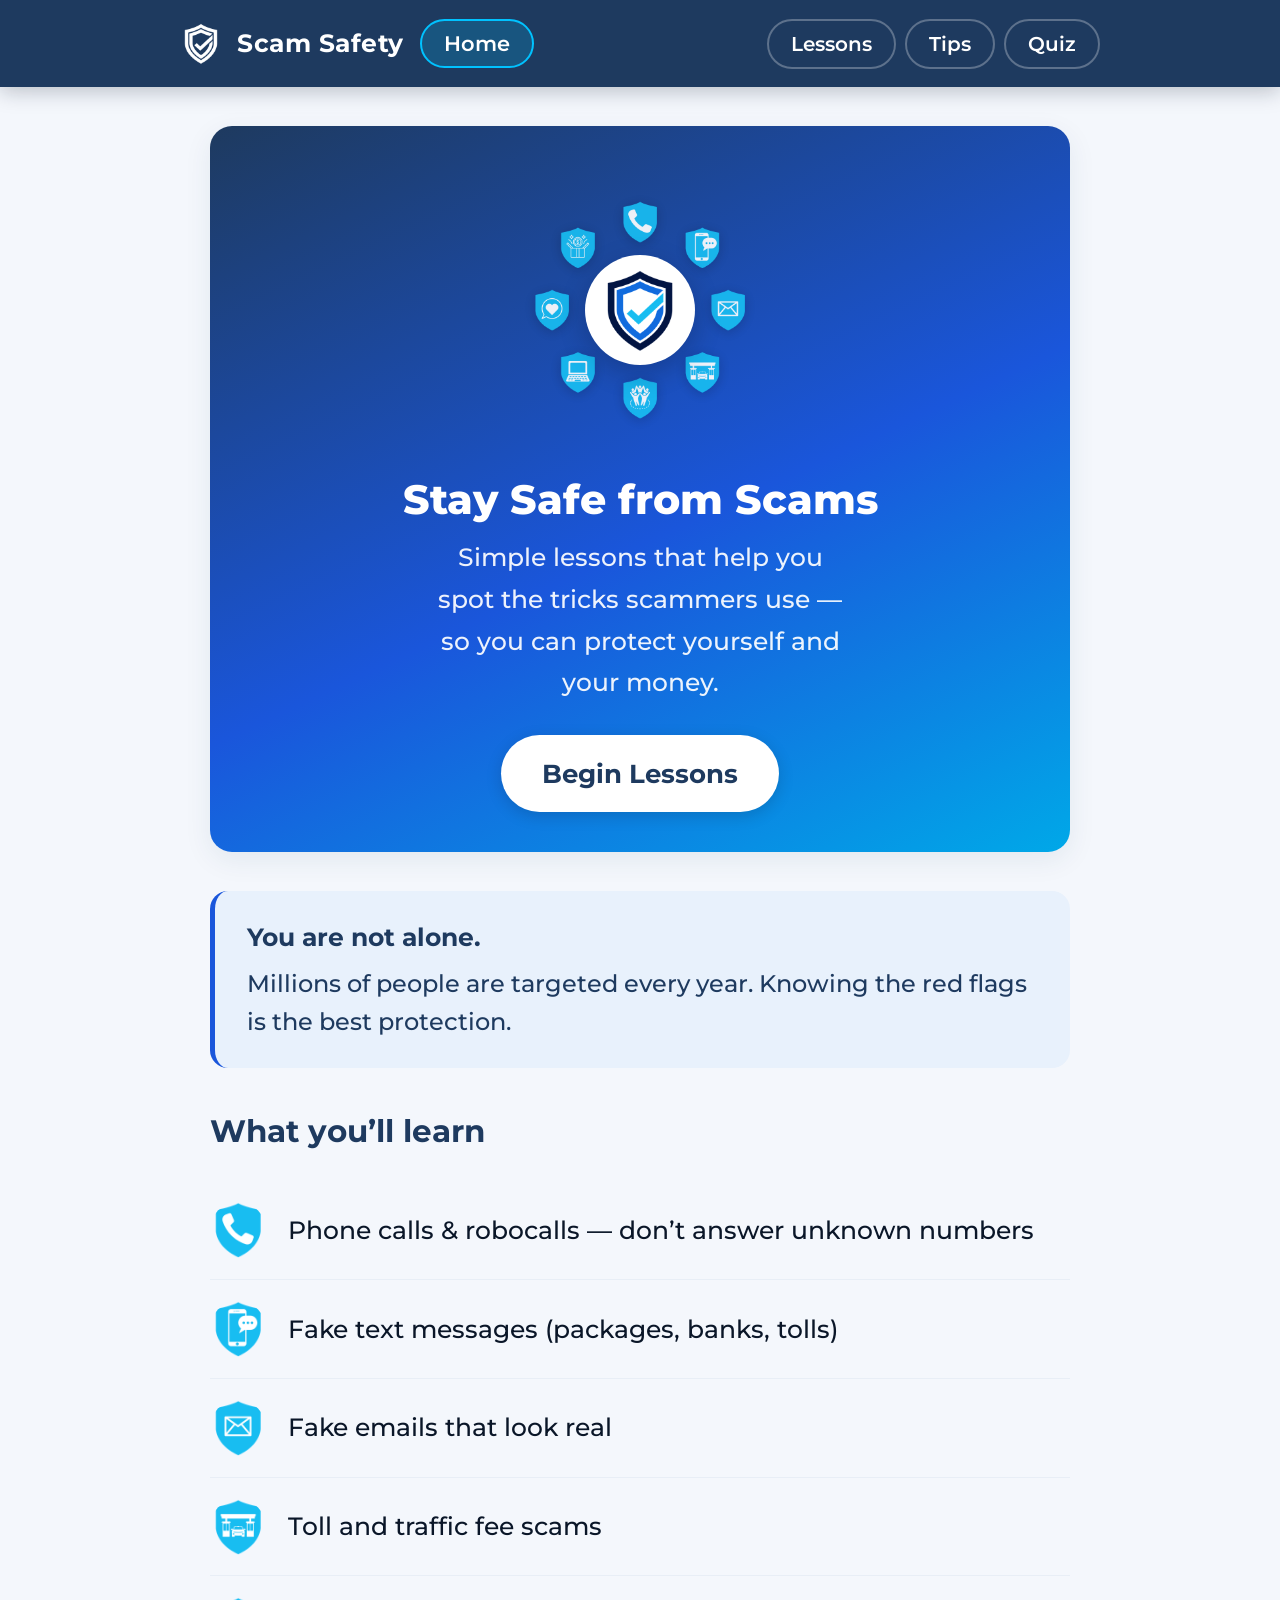
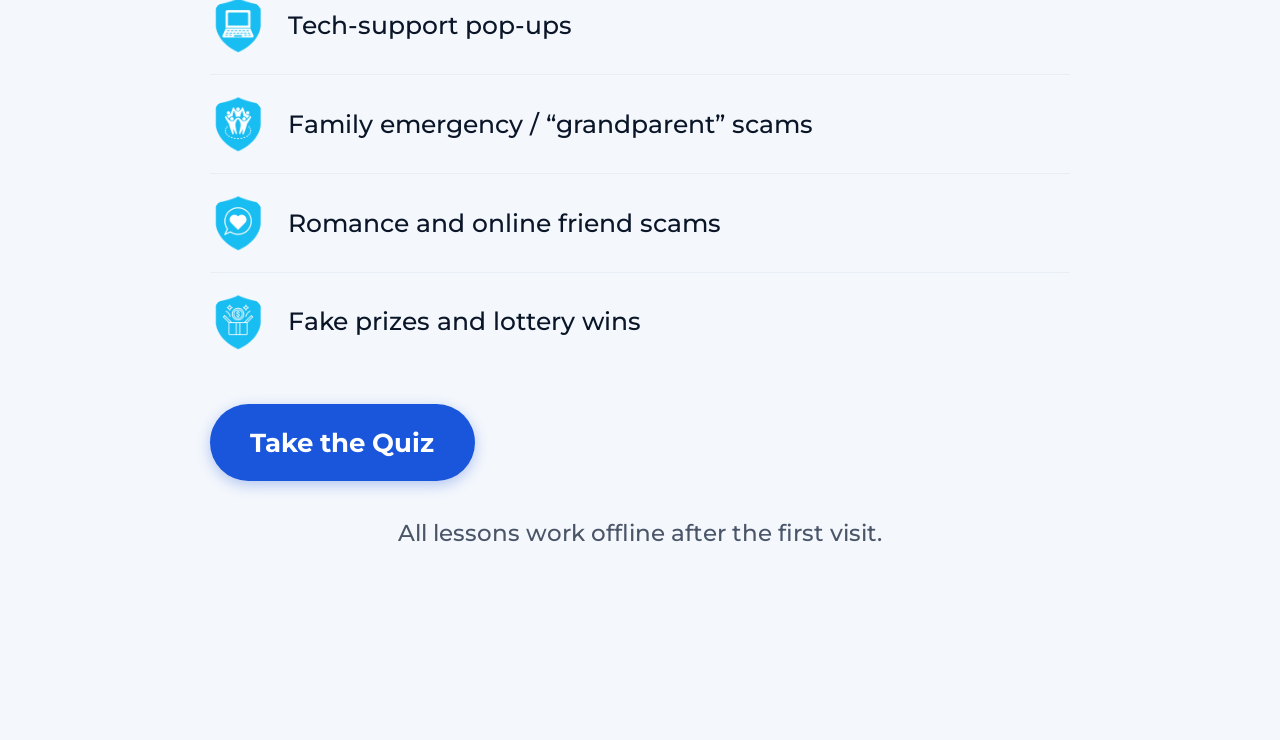
==== commit 3282cff9: "Add files via upload" ====
--- a/index.html
+++ b/index.html
@@ -4,7 +4,7 @@
   <meta charset="UTF-8">
   <meta name="viewport" content="width=device-width, initial-scale=1, viewport-fit=cover">
   <meta name="theme-color" content="#1e3a5f">
-  <meta name="description" content="Scam Safety helps older adults recognize and avoid common scams with simple lessons, clear tips, and a quiz. Large text and easy navigation.">
+  <meta name="description" content="Scam Safety helps older adults recognize and avoid common scams with simple lessons and a quiz. Large text and easy navigation.">
   <meta name="apple-mobile-web-app-capable" content="yes">
   <meta name="apple-mobile-web-app-status-bar-style" content="black-translucent">
   <title>Scam Safety – Stay Safe from Scams</title>
@@ -16,12 +16,14 @@
 <body>
   <header>
     <div class="inner">
-      <div class="logo">
-        <img src="icons/logo-white.png" alt="" class="logo-mark" height="40" width="40">
-        <span class="logo-text">Scam Safety</span>
-      </div>
-      <nav>
-        <button data-section="home" onclick="showSection('home')" class="active">Home</button>
+      <div class="brand-row">
+        <div class="logo">
+          <img src="icons/logo-white.png" alt="" class="logo-mark" height="40" width="40">
+          <span class="logo-text">Scam Safety</span>
+        </div>
+        <button class="nav-home active" data-section="home" onclick="showSection('home')">Home</button>
+      </div>
+      <nav class="nav-main">
         <button data-section="scams" onclick="showSection('scams')">Lessons</button>
         <button data-section="tips" onclick="showSection('tips')">Tips</button>
         <button data-section="quiz" onclick="startQuiz()">Quiz</button>
@@ -67,7 +69,6 @@
       </ul>
 
       <div class="btn-row">
-        <button class="btn btn-secondary btn-large" onclick="showSection('tips')">Quick Safety Tips</button>
         <button class="btn btn-large" onclick="startQuiz()">Take the Quiz</button>
       </div>
 
@@ -154,7 +155,6 @@
       </div>
 
       <div class="btn-row">
-        <button class="btn btn-secondary" onclick="showSection('tips')">View All Safety Tips</button>
         <button class="btn" onclick="startQuiz()">Take the Quiz</button>
       </div>
     </section>
@@ -183,21 +183,19 @@
     </section>
 
     <!-- TIPS -->
+
+
+    <!-- TIPS -->
     <section id="tips" class="section">
-      <h1>Golden Rules to Stay Safe</h1>
-      <p class="lead">Remember these simple rules. They stop most scams.</p>
-
-      <div class="alert alert-danger">
-        <strong>Never pay with gift cards, cryptocurrency, or wire transfers</strong>
-        when someone contacts you first. Real companies and government agencies do not ask for these.
-      </div>
+      <h1>Quick Safety Tips</h1>
+      <p class="lead">Keep these in mind whenever something feels urgent or “too good to be true.”</p>
 
       <div class="alert alert-warning">
         <strong>Slow down. Scammers need you to act fast.</strong>
-        Real problems can almost always wait while you check with a trusted person or official source.
-      </div>
-
-      <h2>Always do this</h2>
+        Real companies and agencies give you time. Urgency is a red flag.
+      </div>
+
+      <h2>Always remember</h2>
       <ul class="checklist">
         <li><span class="tip-icon"><img src="icons/tip-hangup.svg" alt=""></span><span class="tip-text"><strong>Hang up</strong> on unexpected calls that demand money or personal information.</span></li>
         <li><span class="tip-icon"><img src="icons/tip-callback.svg" alt=""></span><span class="tip-text"><strong>Call back only on a number you already trust</strong> (from a bill, statement, or the company’s official website). Never call a number that came in a suspicious call, text, email, or voicemail — those numbers belong to scammers.</span></li>
@@ -208,7 +206,7 @@
         <li><span class="tip-icon"><img src="icons/tip-gov.svg" alt=""></span><span class="tip-text"><strong>Government agencies</strong> will not call to demand immediate payment or threaten arrest over the phone.</span></li>
       </ul>
 
-      <h2>Payment methods scammers love (avoid them)</h2>
+      <h2>Never pay this way if someone contacts you first</h2>
       <ul class="checklist">
         <li><span class="tip-icon"><img src="icons/tip-gift.svg" alt=""></span><span class="tip-text"><strong>Gift cards</strong> (iTunes, Google Play, Amazon, etc.)</span></li>
         <li><span class="tip-icon"><img src="icons/tip-crypto.svg" alt=""></span><span class="tip-text"><strong>Cryptocurrency</strong> (Bitcoin, etc.)</span></li>
@@ -216,19 +214,13 @@
         <li><span class="tip-icon"><img src="icons/tip-payapp.svg" alt=""></span><span class="tip-text"><strong>Payment apps</strong> to people you do not know in person</span></li>
       </ul>
 
-      <div class="alert alert-success">
-        <strong>If you think you have been scammed</strong>
-        Stop all contact. Contact your bank or credit card company right away.
-        Report it at ReportFraud.ftc.gov or call 1-877-FTC-HELP. You can also report to local police and IC3.gov.
-      </div>
-
       <div class="btn-row">
-        <button class="btn btn-large" onclick="showSection('scams')">Practice with Lessons</button>
-        <button class="btn btn-secondary btn-large" onclick="startQuiz()">Test Yourself</button>
-      </div>
-    </section>
-
-    <!-- QUIZ -->
+        <button class="btn btn-large" onclick="showSection('scams')">Go to Lessons</button>
+        <button class="btn btn-secondary btn-large" onclick="startQuiz()">Take the Quiz</button>
+      </div>
+    </section>
+
+        <!-- QUIZ -->
     <section id="quiz" class="section">
       <h1>Quick Quiz</h1>
       <p id="quiz-progress" class="lead">Question 1 of 5</p>
--- a/styles.css
+++ b/styles.css
@@ -996,3 +996,82 @@
   width: 56px;
   height: 56px;
 }
+
+
+
+/* Header: brand + Home on one row; Lessons Tips Quiz on one row */
+header .inner {
+  display: flex;
+  flex-direction: column;
+  align-items: stretch;
+  gap: 0.65rem;
+}
+
+.brand-row {
+  display: flex;
+  align-items: center;
+  justify-content: space-between;
+  gap: 0.75rem;
+  flex-wrap: nowrap;
+}
+
+.brand-row .logo {
+  flex-shrink: 1;
+  min-width: 0;
+}
+
+.nav-home {
+  flex-shrink: 0;
+  background: transparent;
+  border: 2px solid rgba(255,255,255,0.28);
+  color: #fff;
+  padding: 0.45rem 1rem;
+  border-radius: 999px;
+  font-size: 0.95rem;
+  font-weight: 600;
+  font-family: var(--font);
+  cursor: pointer;
+  min-height: 44px;
+  transition: all 0.2s;
+}
+
+.nav-home:hover,
+.nav-home:focus,
+.nav-home.active {
+  background: rgba(0, 194, 255, 0.2);
+  border-color: var(--cyan, #00c2ff);
+  outline: none;
+}
+
+.nav-main {
+  display: flex;
+  flex-wrap: nowrap;
+  gap: 0.4rem;
+  justify-content: stretch;
+  width: 100%;
+}
+
+.nav-main button {
+  flex: 1 1 0;
+  min-width: 0;
+  text-align: center;
+  white-space: nowrap;
+  padding: 0.5rem 0.5rem;
+  font-size: 0.9rem;
+}
+
+@media (min-width: 700px) {
+  header .inner {
+    flex-direction: row;
+    align-items: center;
+    justify-content: space-between;
+  }
+  .nav-main {
+    width: auto;
+    flex: 0 0 auto;
+  }
+  .nav-main button {
+    flex: 0 0 auto;
+    padding: 0.5rem 1rem;
+  }
+}
